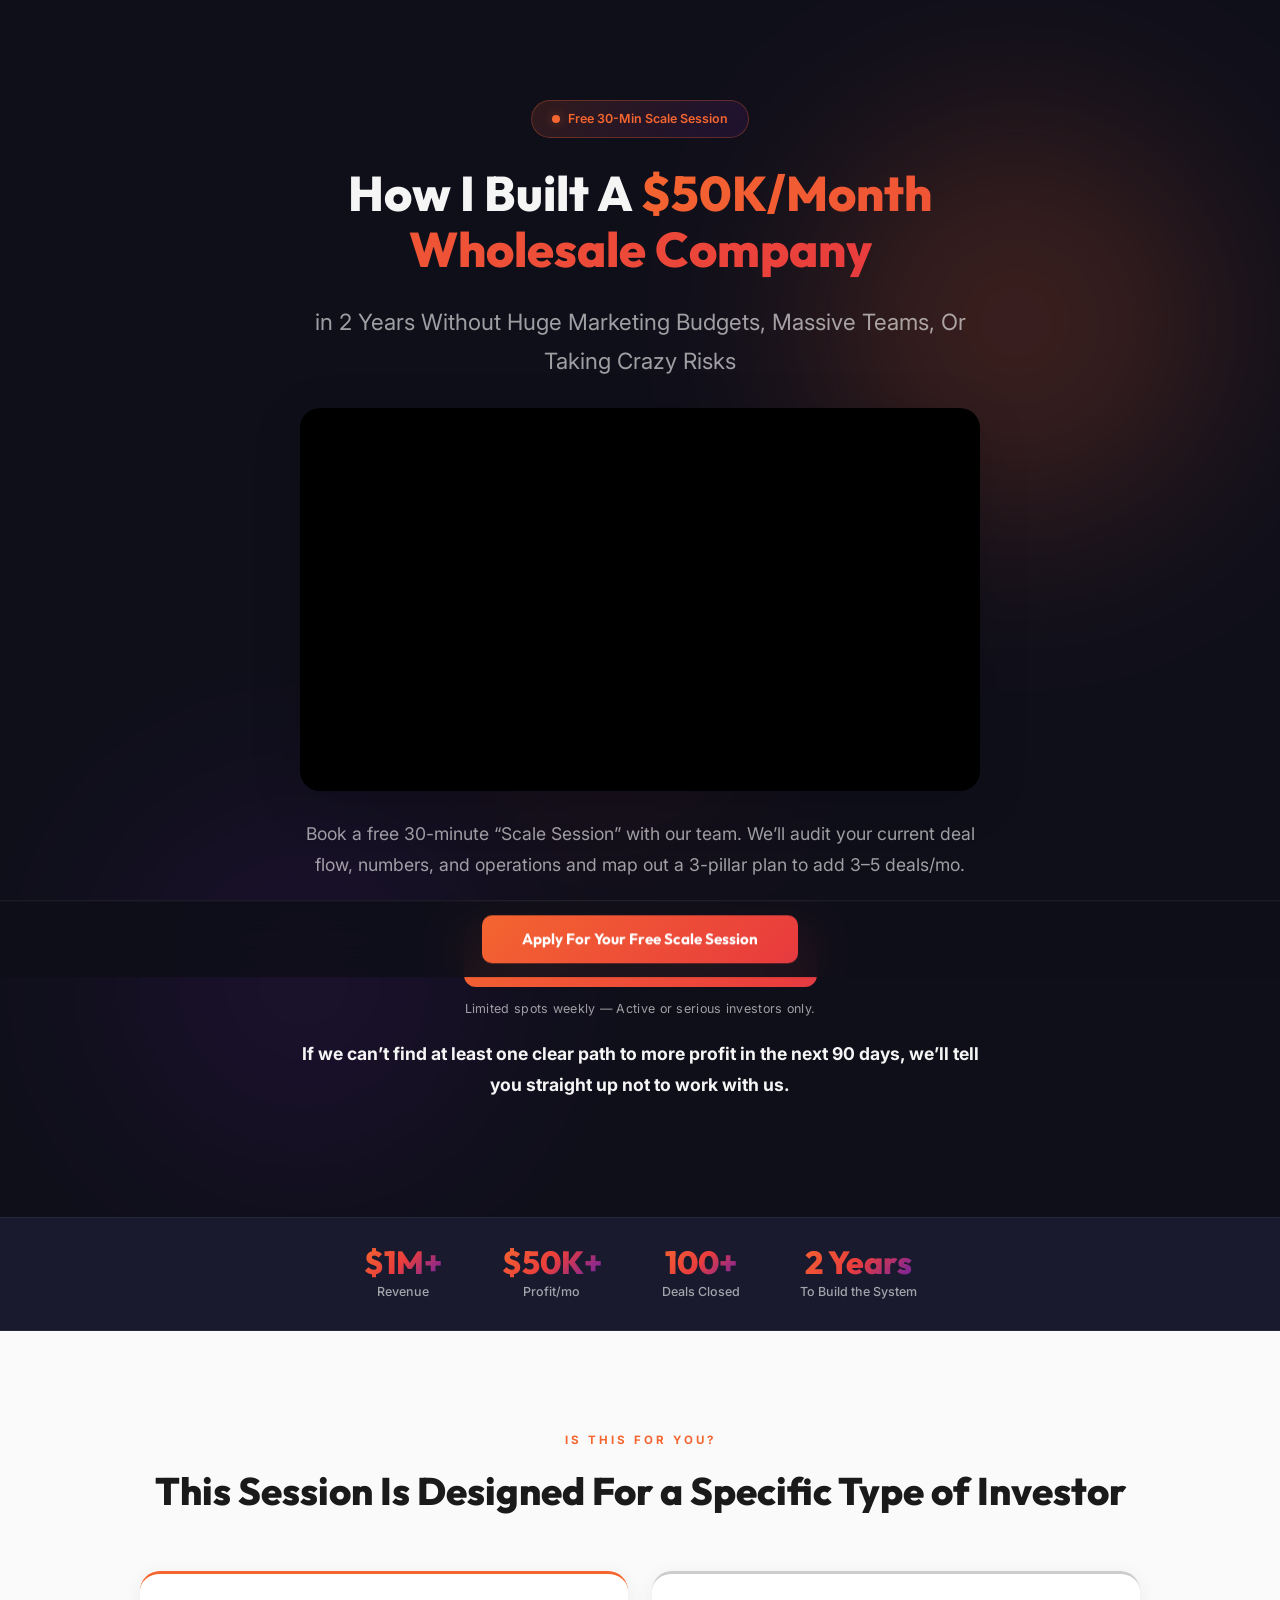
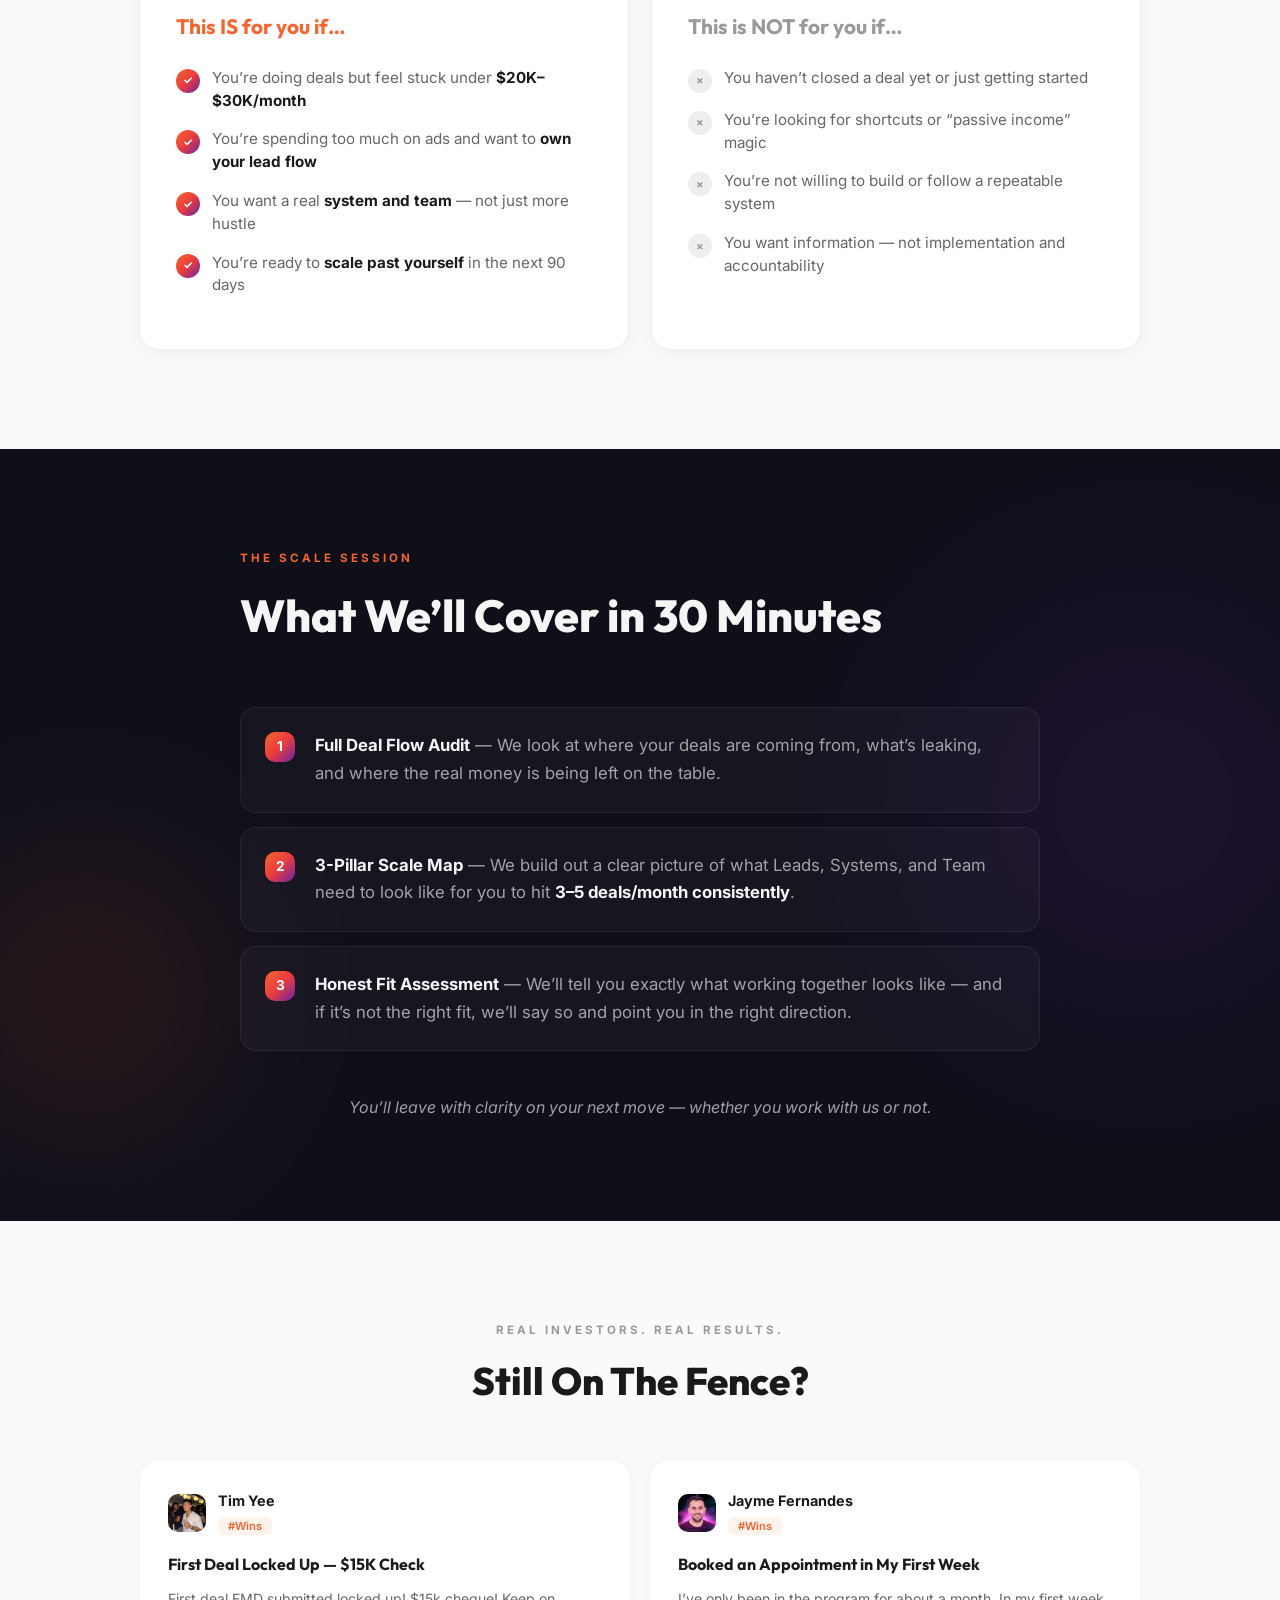
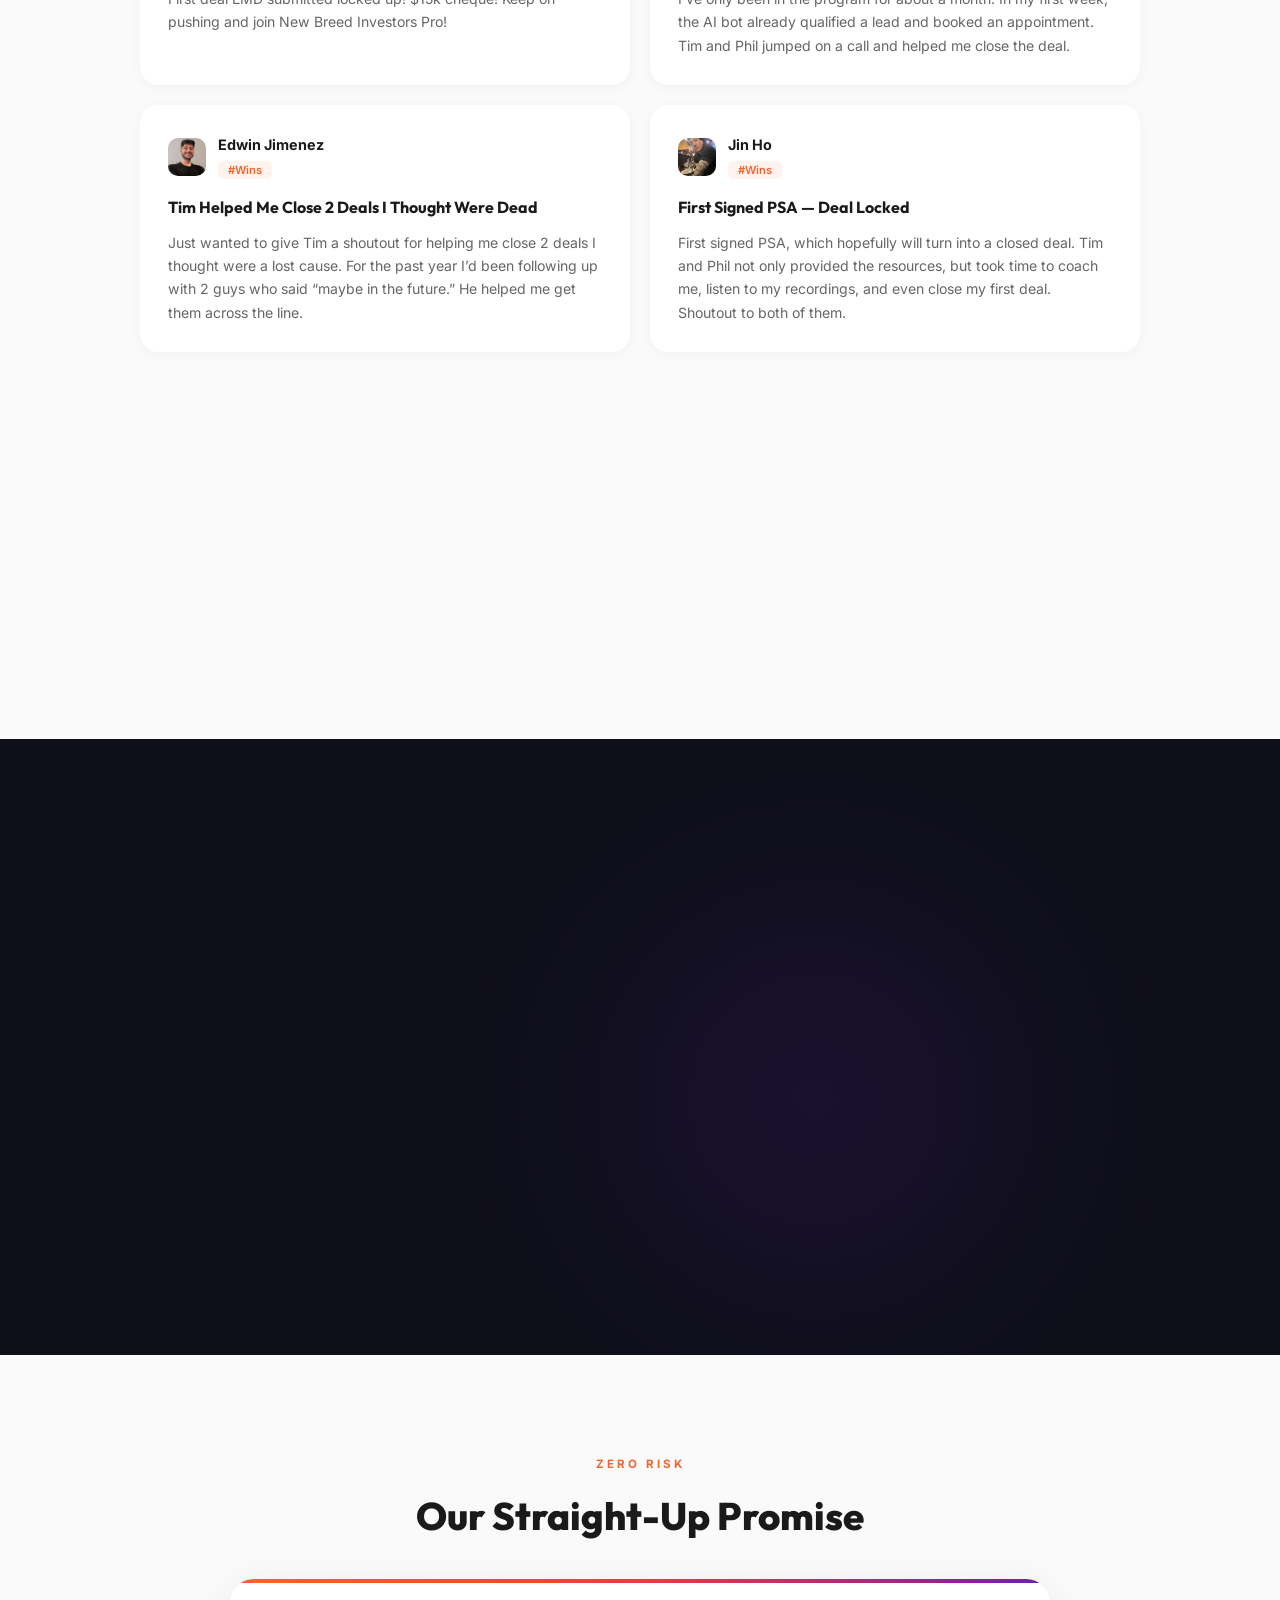
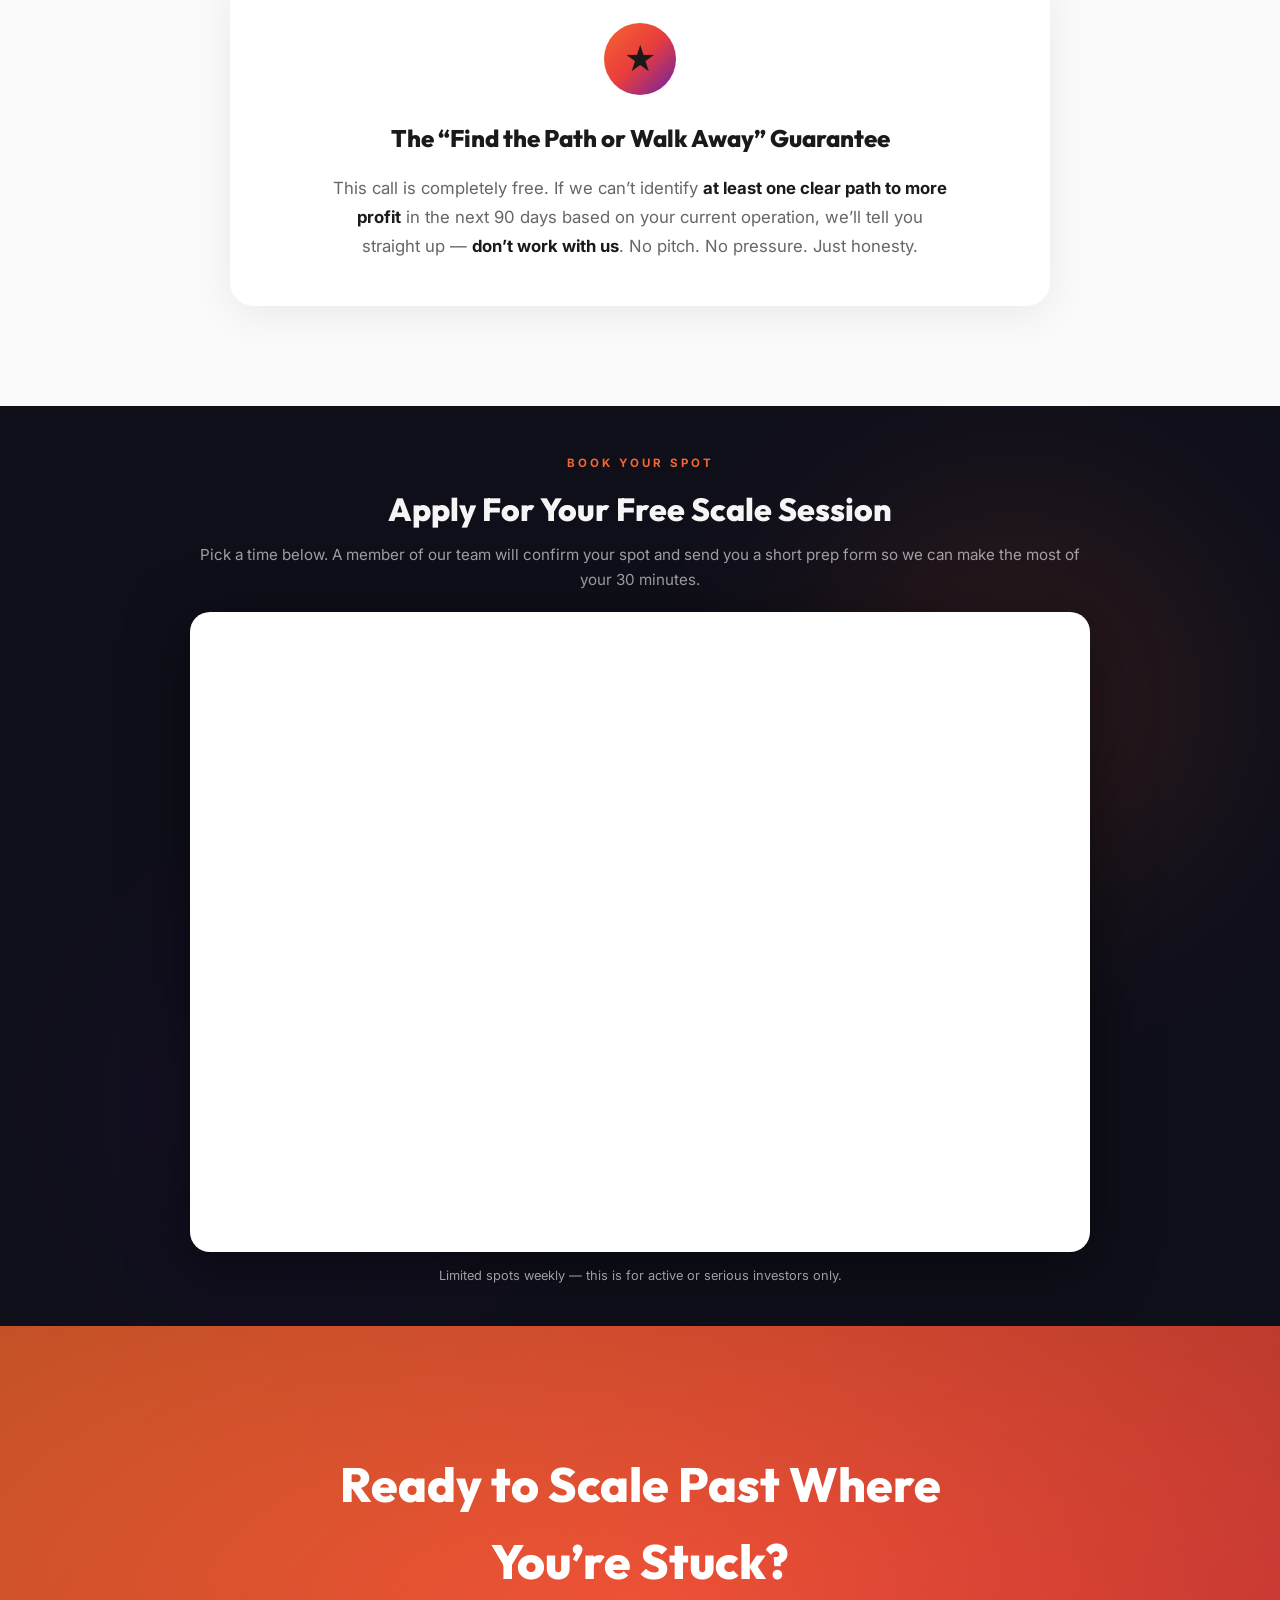
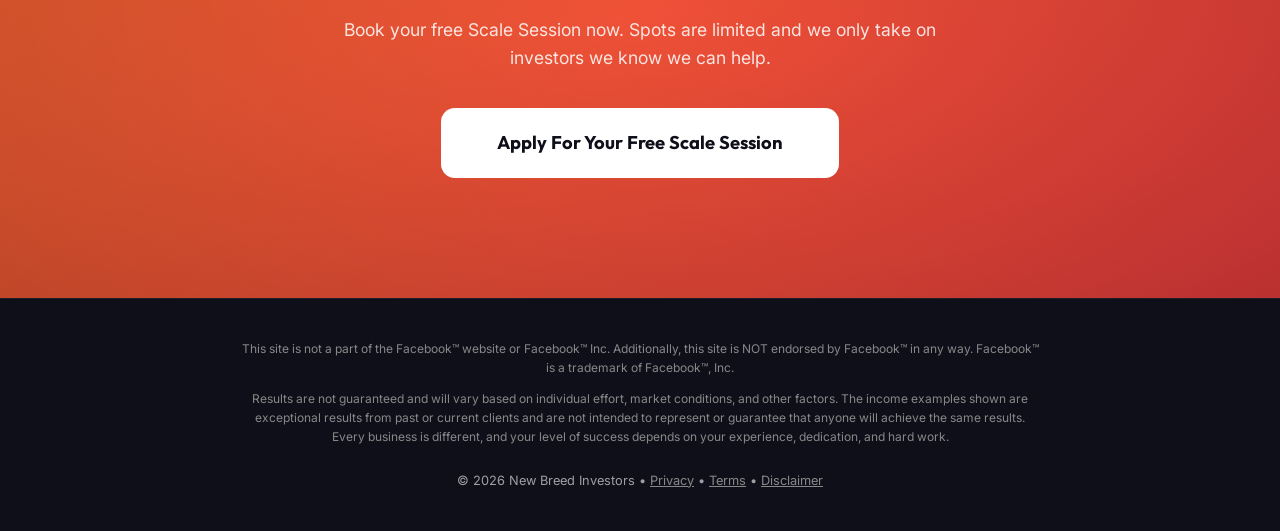
==== index.html @ 184c28bd "Initial setup: start and ws-webinar landing pages consolidated into one repo - start/index.html → ne" ====
<!DOCTYPE html>
<html lang="en">
<head>
<meta charset="UTF-8">
<meta http-equiv="refresh" content="0; url=/start">
<title>New Breed Investors</title>
</head>
<body>
<script>window.location.replace('/start');</script>
</body>
</html>
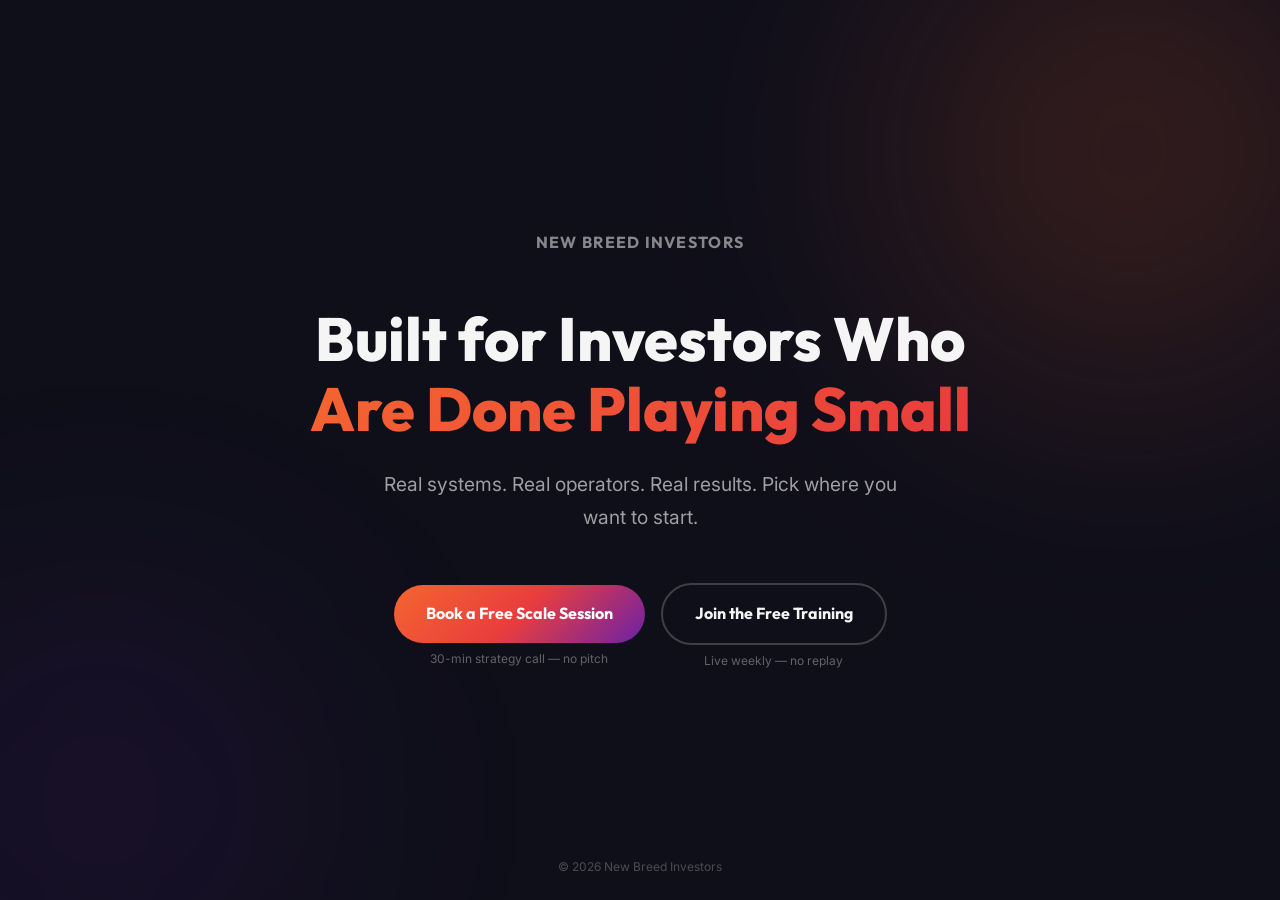
==== commit d05335af: "Replace root redirect with NBI homepage - Dark hero with gradient headline and two CTAs - /start → B" ====
--- a/index.html
+++ b/index.html
@@ -2,10 +2,162 @@
 <html lang="en">
 <head>
 <meta charset="UTF-8">
-<meta http-equiv="refresh" content="0; url=/start">
-<title>New Breed Investors</title>
+<meta name="viewport" content="width=device-width, initial-scale=1.0">
+<title>New Breed Investors | Real Estate Investing Education</title>
+<meta name="description" content="New Breed Investors helps active real estate wholesalers scale to 3-5 deals/month using proven systems, AI tools, and real operator coaching.">
+<link href="https://fonts.googleapis.com/css2?family=Inter:wght@300;400;500;600;700;800&family=Outfit:wght@400;500;600;700;800&display=swap" rel="stylesheet">
+<style>
+*, *::before, *::after { margin: 0; padding: 0; box-sizing: border-box; }
+
+:root {
+  --orange: #f46530;
+  --red: #e93d3d;
+  --purple: #6b21a8;
+  --dark: #0f0f1a;
+  --dark-card: #1a1a2e;
+  --text-white: #f5f5f5;
+  --text-muted: rgba(255,255,255,0.6);
+  --gradient-main: linear-gradient(135deg, #f46530, #e93d3d, #6b21a8);
+}
+
+html { scroll-behavior: smooth; }
+
+body {
+  font-family: 'Inter', sans-serif;
+  background: var(--dark);
+  color: var(--text-white);
+  line-height: 1.6;
+  overflow-x: hidden;
+  min-height: 100vh;
+  display: flex;
+  flex-direction: column;
+  align-items: center;
+  justify-content: center;
+  text-align: center;
+  padding: 40px 24px;
+}
+
+h1, h2, h3 { font-family: 'Outfit', sans-serif; }
+
+.logo {
+  font-family: 'Outfit', sans-serif;
+  font-size: 1rem;
+  font-weight: 700;
+  letter-spacing: 0.08em;
+  text-transform: uppercase;
+  color: rgba(255,255,255,0.5);
+  margin-bottom: 48px;
+}
+
+h1 {
+  font-size: clamp(2.2rem, 5vw, 3.8rem);
+  font-weight: 800;
+  line-height: 1.15;
+  margin-bottom: 24px;
+}
+
+.gradient-text {
+  background: var(--gradient-main);
+  background-size: 200% auto;
+  -webkit-background-clip: text;
+  -webkit-text-fill-color: transparent;
+  background-clip: text;
+}
+
+p.sub {
+  font-size: clamp(1rem, 2vw, 1.2rem);
+  color: var(--text-muted);
+  max-width: 560px;
+  margin: 0 auto 48px;
+  line-height: 1.75;
+}
+
+.cta-group {
+  display: flex;
+  flex-direction: column;
+  gap: 16px;
+  align-items: center;
+}
+
+@media (min-width: 480px) {
+  .cta-group { flex-direction: row; justify-content: center; }
+}
+
+.btn-primary {
+  display: inline-block;
+  padding: 16px 32px;
+  border-radius: 50px;
+  font-family: 'Outfit', sans-serif;
+  font-weight: 700;
+  font-size: 1rem;
+  text-decoration: none;
+  background: var(--gradient-main);
+  color: #fff;
+  transition: opacity 0.2s, transform 0.2s;
+}
+.btn-primary:hover { opacity: 0.88; transform: translateY(-2px); }
+
+.btn-secondary {
+  display: inline-block;
+  padding: 16px 32px;
+  border-radius: 50px;
+  font-family: 'Outfit', sans-serif;
+  font-weight: 700;
+  font-size: 1rem;
+  text-decoration: none;
+  border: 2px solid rgba(255,255,255,0.2);
+  color: var(--text-white);
+  transition: border-color 0.2s, transform 0.2s;
+}
+.btn-secondary:hover { border-color: rgba(255,255,255,0.5); transform: translateY(-2px); }
+
+.btn-label {
+  font-size: 0.75rem;
+  color: rgba(255,255,255,0.35);
+  margin-top: 6px;
+}
+
+.orb {
+  position: fixed;
+  border-radius: 50%;
+  filter: blur(120px);
+  pointer-events: none;
+  z-index: 0;
+}
+.orb-1 { width: 500px; height: 500px; background: rgba(244,101,48,0.15); top: -100px; right: -100px; }
+.orb-2 { width: 400px; height: 400px; background: rgba(107,33,168,0.12); bottom: -100px; left: -100px; }
+
+.content { position: relative; z-index: 1; }
+
+footer {
+  position: fixed;
+  bottom: 24px;
+  font-size: 0.75rem;
+  color: rgba(255,255,255,0.25);
+}
+</style>
 </head>
 <body>
-<script>window.location.replace('/start');</script>
+  <div class="orb orb-1"></div>
+  <div class="orb orb-2"></div>
+
+  <div class="content">
+    <div class="logo">New Breed Investors</div>
+    <h1>Built for Investors Who<br><span class="gradient-text">Are Done Playing Small</span></h1>
+    <p class="sub">Real systems. Real operators. Real results. Pick where you want to start.</p>
+
+    <div class="cta-group">
+      <div>
+        <a href="/start" class="btn-primary">Book a Free Scale Session</a>
+        <p class="btn-label">30-min strategy call — no pitch</p>
+      </div>
+      <div>
+        <a href="/ws-webinar" class="btn-secondary">Join the Free Training</a>
+        <p class="btn-label">Live weekly — no replay</p>
+      </div>
+    </div>
+  </div>
+
+  <footer>&copy; 2026 New Breed Investors</footer>
 </body>
 </html>
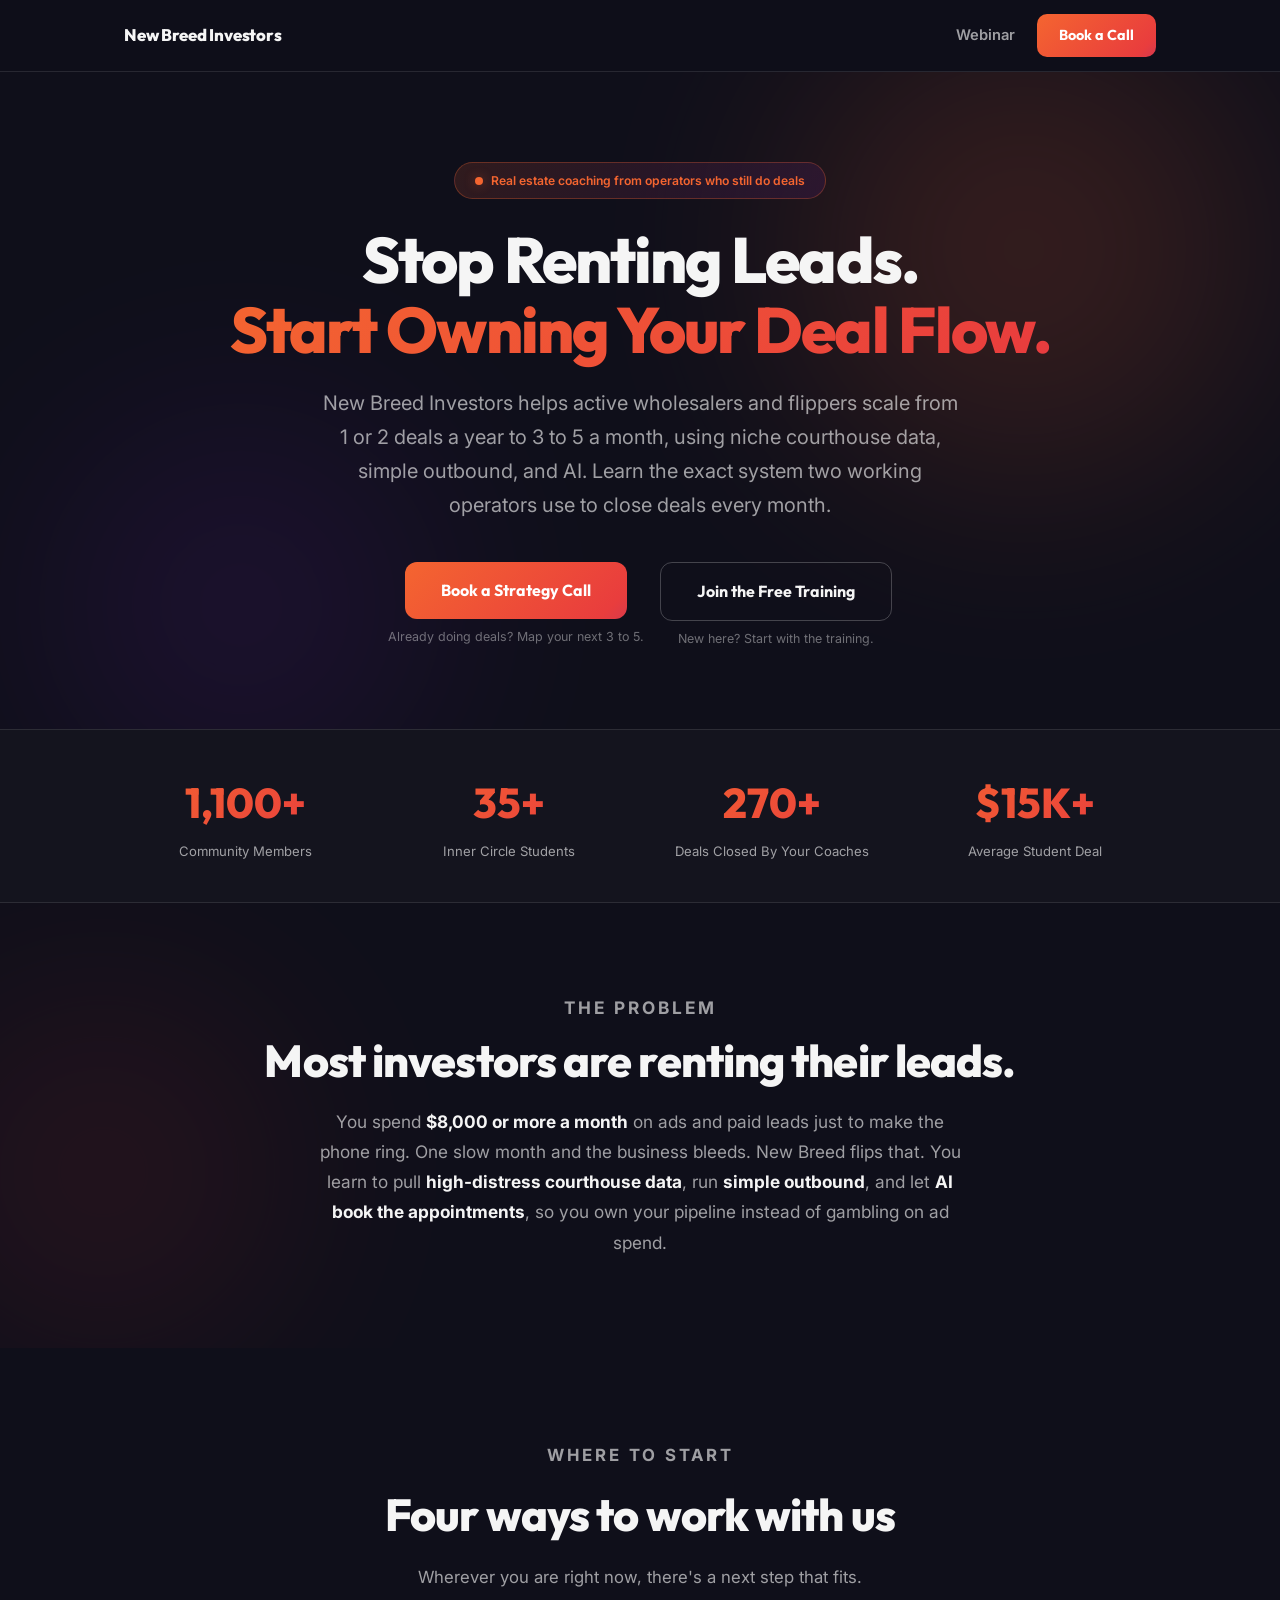
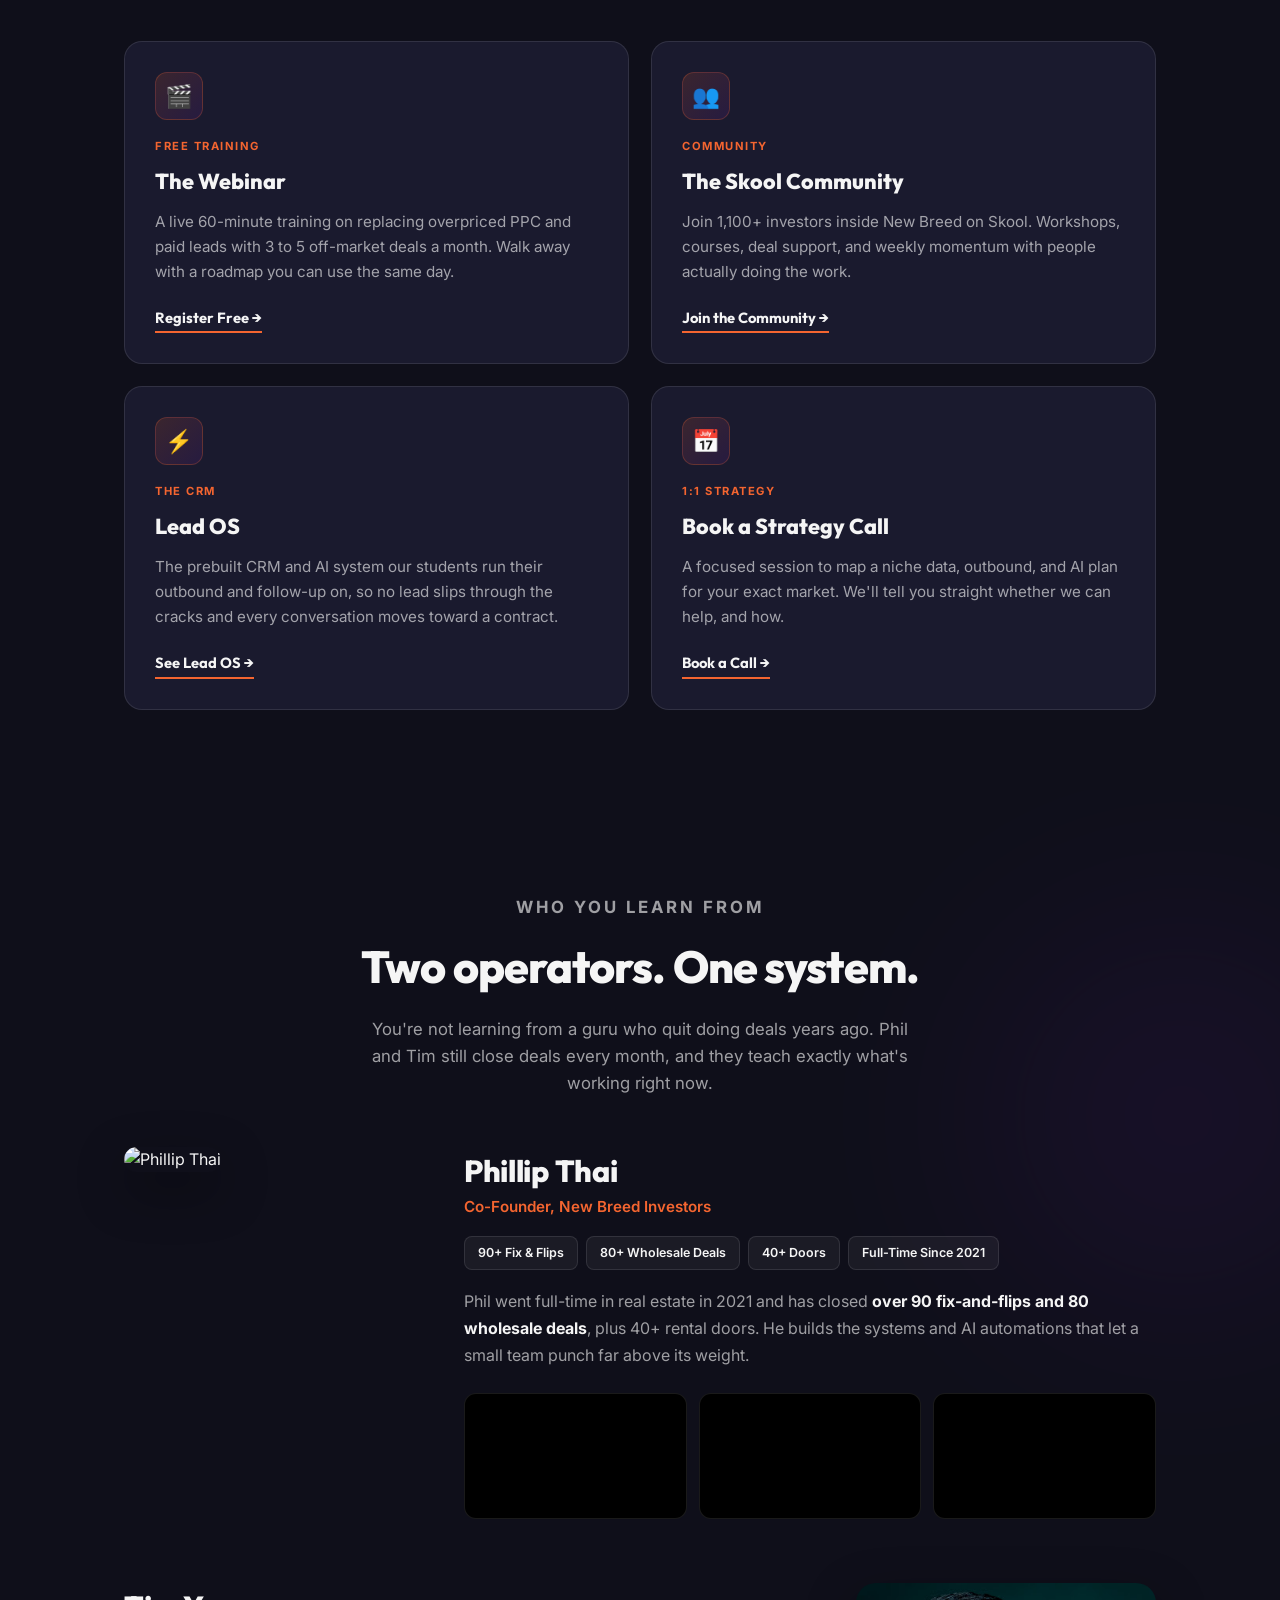
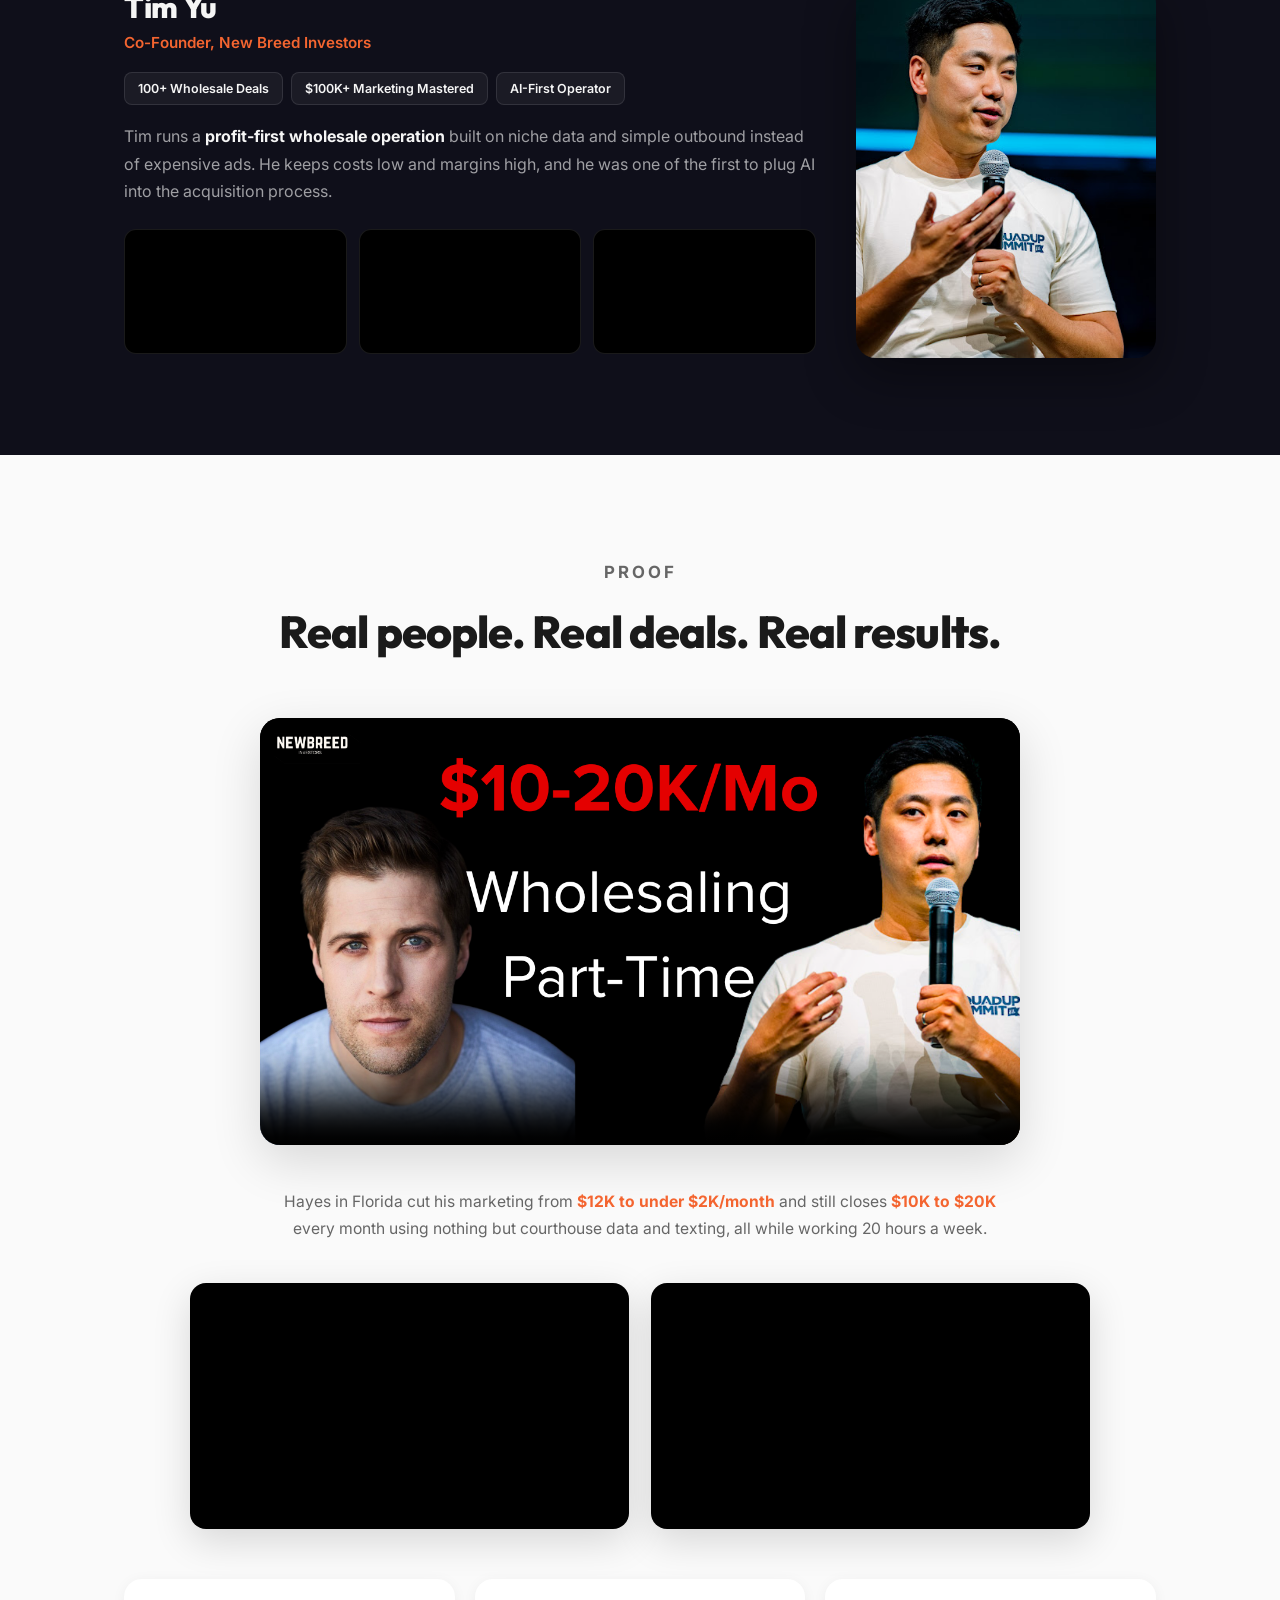
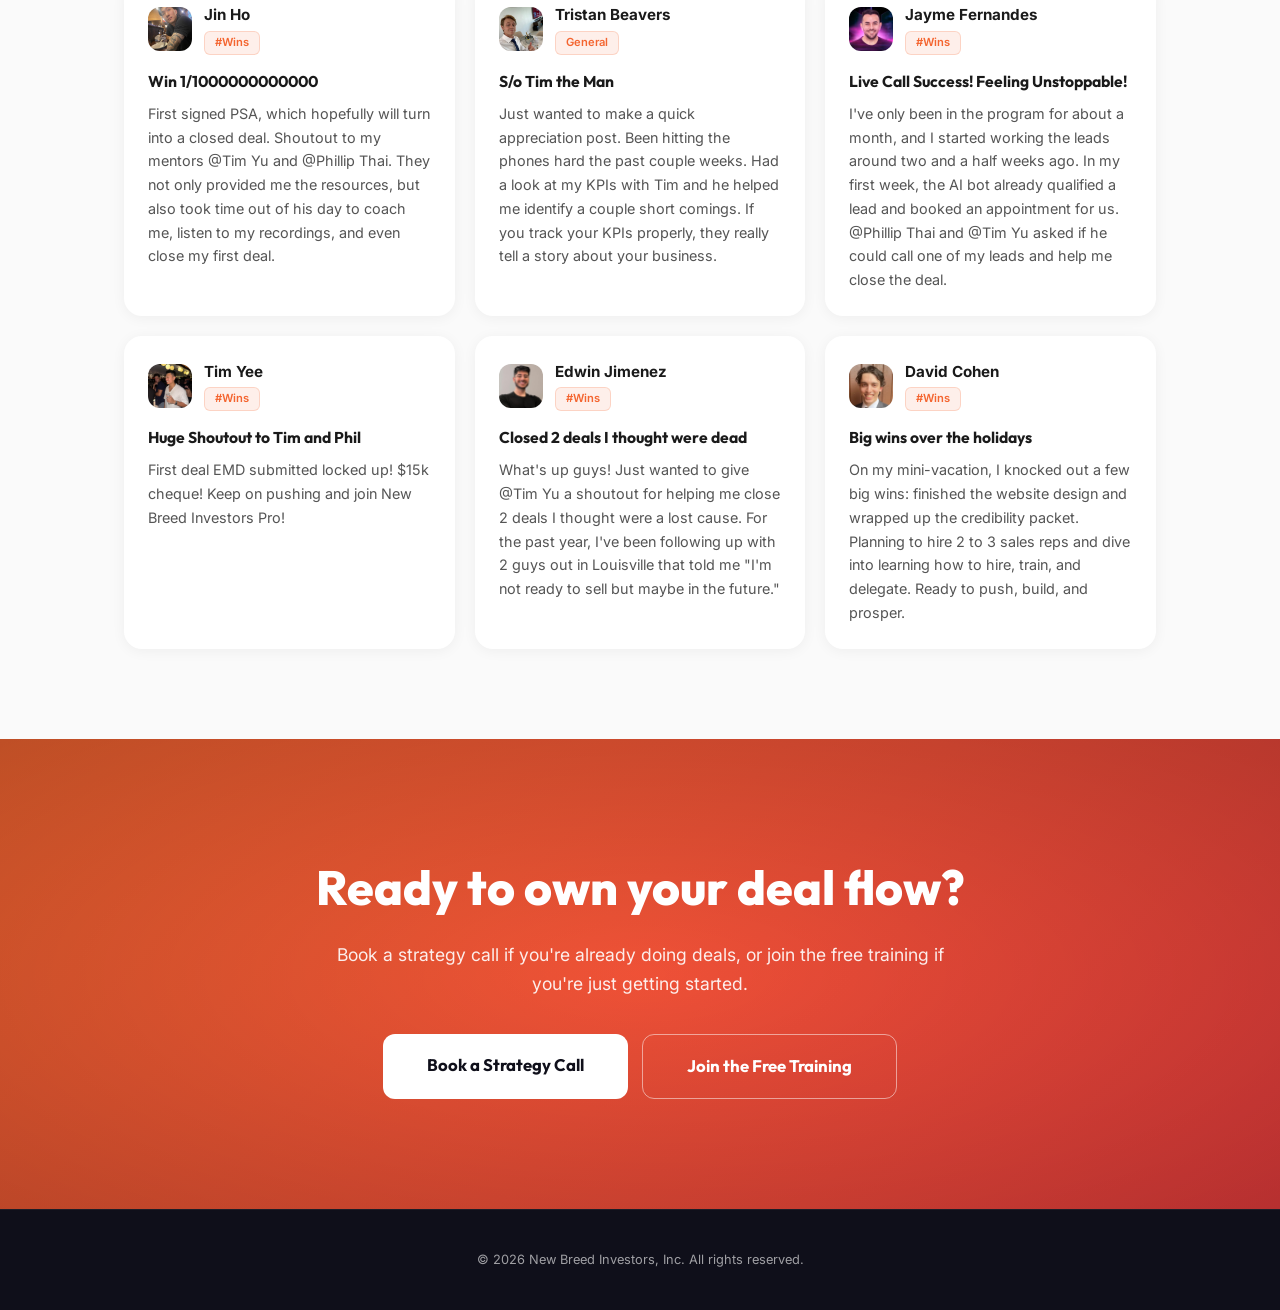
==== commit 4785dc3f: "feat(home): rebuild landing page — credibility-first layout mirroring Curative Investor Full home pa" ====
--- a/index.html
+++ b/index.html
@@ -1,163 +1,434 @@
 <!DOCTYPE html>
 <html lang="en">
 <head>
+    <!-- Google Tag Manager -->
+    <script>(function(w,d,s,l,i){w[l]=w[l]||[];w[l].push({'gtm.start':
+    new Date().getTime(),event:'gtm.js'});var f=d.getElementsByTagName(s)[0],
+    j=d.createElement(s),dl=l!='dataLayer'?'&l='+l:'';j.async=true;j.src=
+    'https://www.googletagmanager.com/gtm.js?id='+i+dl;f.parentNode.insertBefore(j,f);
+    })(window,document,'script','dataLayer','GTM-KGTLBKV6');</script>
+    <!-- End Google Tag Manager -->
+    <!-- Microsoft Clarity -->
+    <script type="text/javascript">
+        (function(c,l,a,r,i,t,y){
+            c[a]=c[a]||function(){(c[a].q=c[a].q||[]).push(arguments)};
+            t=l.createElement(r);t.async=1;t.src="https://www.clarity.ms/tag/"+i;
+            y=l.getElementsByTagName(r)[0];y.parentNode.insertBefore(t,y);
+        })(window, document, "clarity", "script", "x556suj2xr");
+    </script>
+    <!-- End Microsoft Clarity -->
 <meta charset="UTF-8">
 <meta name="viewport" content="width=device-width, initial-scale=1.0">
-<title>New Breed Investors | Real Estate Investing Education</title>
-<meta name="description" content="New Breed Investors helps active real estate wholesalers scale to 3-5 deals/month using proven systems, AI tools, and real operator coaching.">
+<title>New Breed Investors | Scale to 3-5 Deals a Month</title>
+<meta name="description" content="New Breed Investors helps active wholesalers and flippers scale to 3-5 off-market deals a month using niche courthouse data, simple outbound, and AI. Taught by two operators who still close deals every month.">
 <link href="https://fonts.googleapis.com/css2?family=Inter:wght@300;400;500;600;700;800&family=Outfit:wght@400;500;600;700;800&display=swap" rel="stylesheet">
 <style>
 *, *::before, *::after { margin: 0; padding: 0; box-sizing: border-box; }
-
 :root {
-  --orange: #f46530;
-  --red: #e93d3d;
-  --purple: #6b21a8;
-  --dark: #0f0f1a;
-  --dark-card: #1a1a2e;
-  --text-white: #f5f5f5;
-  --text-muted: rgba(255,255,255,0.6);
+  --orange: #f46530; --red: #e93d3d; --purple: #6b21a8; --purple-deep: #4c1d95;
+  --dark: #0f0f1a; --dark-card: #1a1a2e; --dark-lighter: #252540;
+  --text-white: #f5f5f5; --text-muted: rgba(255,255,255,0.6); --text-faint: rgba(255,255,255,0.4);
   --gradient-main: linear-gradient(135deg, #f46530, #e93d3d, #6b21a8);
+  --gradient-subtle: linear-gradient(135deg, rgba(244,101,48,0.15), rgba(107,33,168,0.15));
+  --glow-orange: rgba(244,101,48,0.4); --glow-purple: rgba(107,33,168,0.3);
+  --border: rgba(255,255,255,0.1);
 }
-
 html { scroll-behavior: smooth; }
-
-body {
-  font-family: 'Inter', sans-serif;
-  background: var(--dark);
-  color: var(--text-white);
-  line-height: 1.6;
-  overflow-x: hidden;
-  min-height: 100vh;
-  display: flex;
-  flex-direction: column;
-  align-items: center;
-  justify-content: center;
-  text-align: center;
-  padding: 40px 24px;
+body { font-family: 'Inter', sans-serif; background: var(--dark); color: var(--text-white); line-height: 1.6; overflow-x: hidden; }
+h1, h2, h3, h4 { font-family: 'Outfit', sans-serif; }
+
+@keyframes gradientShift { 0% { background-position: 0% 50%; } 50% { background-position: 100% 50%; } 100% { background-position: 0% 50%; } }
+@keyframes glow { 0%,100% { opacity: 0.5; } 50% { opacity: 1; } }
+@keyframes meshMove { 0% { transform: translate(0,0) scale(1); } 33% { transform: translate(30px,-30px) scale(1.1); } 66% { transform: translate(-20px,20px) scale(0.95); } 100% { transform: translate(0,0) scale(1); } }
+
+.reveal { opacity: 0; transform: translateY(38px); transition: opacity 0.7s cubic-bezier(0.16,1,0.3,1), transform 0.7s cubic-bezier(0.16,1,0.3,1); }
+.reveal.visible { opacity: 1; transform: translateY(0); }
+.reveal-d1 { transition-delay: 0.1s; } .reveal-d2 { transition-delay: 0.2s; } .reveal-d3 { transition-delay: 0.3s; }
+
+.gradient-text { background: var(--gradient-main); background-size: 200% auto; -webkit-background-clip: text; -webkit-text-fill-color: transparent; background-clip: text; animation: gradientShift 5s ease infinite; }
+.eyebrow { font-size: 0.72rem; font-weight: 700; letter-spacing: 3px; text-transform: uppercase; color: var(--orange); }
+.section-inner { max-width: 1080px; margin: 0 auto; padding: 0 24px; position: relative; z-index: 1; }
+
+.mesh-orb { position: absolute; border-radius: 50%; filter: blur(110px); pointer-events: none; z-index: 0; }
+
+/* ---------- NAV ---------- */
+.nav { position: sticky; top: 0; z-index: 100; background: rgba(15,15,26,0.82); backdrop-filter: blur(18px); border-bottom: 1px solid var(--border); }
+.nav-inner { max-width: 1080px; margin: 0 auto; padding: 14px 24px; display: flex; align-items: center; justify-content: space-between; gap: 16px; }
+.nav-logo { font-family: 'Outfit', sans-serif; font-weight: 800; font-size: 1.05rem; letter-spacing: -0.01em; color: var(--text-white); text-decoration: none; }
+.nav-right { display: flex; align-items: center; gap: 22px; }
+.nav-link { color: var(--text-muted); text-decoration: none; font-size: 0.92rem; font-weight: 600; transition: color 0.2s; }
+.nav-link:hover { color: var(--text-white); }
+.nav-cta { padding: 10px 22px; background: var(--gradient-main); background-size: 200% auto; color: #fff; font-family: 'Outfit', sans-serif; font-weight: 700; font-size: 0.9rem; border-radius: 10px; text-decoration: none; transition: transform 0.2s, box-shadow 0.3s, background-position 0.5s; }
+.nav-cta:hover { transform: translateY(-2px); box-shadow: 0 8px 24px var(--glow-orange); background-position: right center; }
+
+/* ---------- BUTTONS ---------- */
+.btn-gradient { display: inline-block; padding: 16px 36px; background: var(--gradient-main); background-size: 200% auto; color: #fff; font-family: 'Outfit', sans-serif; font-weight: 700; font-size: 1rem; border: none; border-radius: 12px; text-decoration: none; cursor: pointer; transition: transform 0.2s, box-shadow 0.3s, background-position 0.5s; }
+.btn-gradient:hover { transform: translateY(-2px); box-shadow: 0 8px 30px var(--glow-orange), 0 4px 15px var(--glow-purple); background-position: right center; }
+.btn-outline { display: inline-block; padding: 16px 36px; background: transparent; color: var(--text-white); font-family: 'Outfit', sans-serif; font-weight: 700; font-size: 1rem; border: 1px solid rgba(255,255,255,0.22); border-radius: 12px; text-decoration: none; transition: border-color 0.2s, transform 0.2s; }
+.btn-outline:hover { border-color: rgba(255,255,255,0.5); transform: translateY(-2px); }
+
+/* ---------- HERO ---------- */
+.hero { position: relative; overflow: hidden; padding: 90px 0 80px; text-align: center; }
+.hero .orb-1 { width: 460px; height: 460px; background: var(--orange); opacity: 0.16; top: -8%; right: 2%; animation: meshMove 12s ease-in-out infinite; }
+.hero .orb-2 { width: 380px; height: 380px; background: var(--purple); opacity: 0.15; bottom: -10%; left: 4%; animation: meshMove 16s ease-in-out infinite reverse; }
+.hero-badge { display: inline-flex; align-items: center; gap: 8px; padding: 8px 20px; background: var(--gradient-subtle); border: 1px solid rgba(244,101,48,0.3); border-radius: 100px; font-size: 0.76rem; font-weight: 600; color: var(--orange); margin-bottom: 26px; }
+.hero-badge .dot { width: 8px; height: 8px; background: var(--orange); border-radius: 50%; animation: glow 2s ease infinite; box-shadow: 0 0 12px var(--glow-orange); }
+.hero h1 { font-size: clamp(2.4rem, 5.4vw, 4rem); font-weight: 800; line-height: 1.08; letter-spacing: -0.03em; margin-bottom: 22px; }
+.hero .sub { font-size: clamp(1.05rem, 2vw, 1.25rem); color: var(--text-muted); max-width: 640px; margin: 0 auto 40px; line-height: 1.7; }
+.hero-cta { display: flex; flex-wrap: wrap; gap: 16px; justify-content: center; align-items: flex-start; }
+.hero-cta .cta-col { display: flex; flex-direction: column; align-items: center; gap: 8px; }
+.hero-cta .micro { font-size: 0.78rem; color: var(--text-faint); }
+
+/* ---------- STATS BAR ---------- */
+.stats { border-top: 1px solid var(--border); border-bottom: 1px solid var(--border); background: rgba(255,255,255,0.02); padding: 40px 0; }
+.stats-grid { display: grid; grid-template-columns: repeat(4, 1fr); gap: 20px; text-align: center; }
+.stat .num { font-family: 'Outfit', sans-serif; font-size: clamp(1.8rem, 3.4vw, 2.6rem); font-weight: 800; }
+.stat .lbl { font-size: 0.82rem; color: var(--text-muted); margin-top: 4px; }
+
+/* ---------- POSITIONING ---------- */
+.position { padding: 90px 0; position: relative; overflow: hidden; text-align: center; }
+.position .orb-1 { width: 360px; height: 360px; background: var(--red); opacity: 0.1; top: 20%; left: -6%; animation: meshMove 14s ease-in-out infinite; }
+.position h2 { font-size: clamp(1.9rem, 3.6vw, 2.8rem); font-weight: 800; letter-spacing: -0.02em; max-width: 780px; margin: 12px auto 20px; line-height: 1.15; }
+.position p { font-size: 1.08rem; color: var(--text-muted); max-width: 660px; margin: 0 auto; line-height: 1.75; }
+.position p strong { color: var(--text-white); }
+
+/* ---------- OFFER CARDS ---------- */
+.offer { padding: 80px 0; }
+.section-head { text-align: center; margin-bottom: 50px; }
+.section-head h2 { font-size: clamp(1.9rem, 3.6vw, 2.8rem); font-weight: 800; letter-spacing: -0.02em; margin-top: 10px; }
+.section-head p { color: var(--text-muted); font-size: 1.05rem; max-width: 560px; margin: 14px auto 0; }
+.offer-grid { display: grid; grid-template-columns: repeat(2, 1fr); gap: 22px; }
+.offer-card { background: var(--dark-card); border: 1px solid var(--border); border-radius: 18px; padding: 30px; display: flex; flex-direction: column; transition: transform 0.3s cubic-bezier(0.16,1,0.3,1), border-color 0.3s; position: relative; overflow: hidden; }
+.offer-card::after { content: ''; position: absolute; top: 0; left: 0; right: 0; height: 3px; background: var(--gradient-main); opacity: 0; transition: opacity 0.3s; }
+.offer-card:hover { transform: translateY(-5px); border-color: rgba(244,101,48,0.3); }
+.offer-card:hover::after { opacity: 1; }
+.offer-icon { width: 48px; height: 48px; border-radius: 12px; background: var(--gradient-subtle); border: 1px solid rgba(244,101,48,0.25); display: flex; align-items: center; justify-content: center; font-size: 1.4rem; margin-bottom: 18px; }
+.offer-tag { font-size: 0.7rem; font-weight: 700; letter-spacing: 1.5px; text-transform: uppercase; color: var(--orange); margin-bottom: 8px; }
+.offer-card h3 { font-size: 1.35rem; font-weight: 800; margin-bottom: 10px; }
+.offer-card p { color: var(--text-muted); font-size: 0.95rem; line-height: 1.65; margin-bottom: 22px; flex-grow: 1; }
+.offer-link { align-self: flex-start; font-family: 'Outfit', sans-serif; font-weight: 700; font-size: 0.92rem; color: var(--text-white); text-decoration: none; border-bottom: 2px solid var(--orange); padding-bottom: 2px; transition: gap 0.2s; }
+.offer-link:hover { color: var(--orange); }
+
+/* ---------- COACHES ---------- */
+.coaches { padding: 90px 0; position: relative; overflow: hidden; }
+.coaches .orb-1 { width: 400px; height: 400px; background: var(--purple); opacity: 0.1; top: 10%; right: -8%; animation: meshMove 15s ease-in-out infinite; }
+.coach { display: grid; grid-template-columns: 300px 1fr; gap: 40px; align-items: start; margin-bottom: 64px; }
+.coach:last-child { margin-bottom: 0; }
+.coach.flip { grid-template-columns: 1fr 300px; }
+.coach.flip .coach-media { order: 2; }
+.coach-photo { width: 100%; aspect-ratio: 4/5; border-radius: 20px; object-fit: cover; box-shadow: 0 18px 50px rgba(0,0,0,0.4); }
+.coach-monogram { width: 100%; aspect-ratio: 4/5; border-radius: 20px; background: linear-gradient(135deg, #1a1a2e, #4c1d95); display: flex; align-items: center; justify-content: center; box-shadow: 0 18px 50px rgba(0,0,0,0.4); position: relative; overflow: hidden; }
+.coach-monogram::before { content: ''; position: absolute; width: 240px; height: 240px; border-radius: 50%; background: var(--orange); opacity: 0.2; filter: blur(70px); top: -30px; right: -30px; }
+.coach-monogram span { font-family: 'Outfit', sans-serif; font-weight: 800; font-size: 4rem; background: var(--gradient-main); -webkit-background-clip: text; -webkit-text-fill-color: transparent; background-clip: text; position: relative; z-index: 1; }
+.coach-name { font-size: 1.9rem; font-weight: 800; letter-spacing: -0.01em; }
+.coach-role { color: var(--orange); font-weight: 600; font-size: 0.95rem; margin-bottom: 16px; }
+.coach-stats { display: flex; flex-wrap: wrap; gap: 8px; margin-bottom: 18px; }
+.coach-stat { font-size: 0.78rem; font-weight: 600; color: var(--text-white); background: rgba(255,255,255,0.05); border: 1px solid var(--border); padding: 6px 13px; border-radius: 8px; }
+.coach-bio { color: var(--text-muted); font-size: 1rem; line-height: 1.7; margin-bottom: 24px; }
+.coach-bio strong { color: var(--text-white); }
+.video-row { display: grid; grid-template-columns: repeat(3, 1fr); gap: 12px; }
+.video-embed { position: relative; aspect-ratio: 16/9; border-radius: 12px; overflow: hidden; border: 1px solid var(--border); background: #000; }
+.video-embed iframe { position: absolute; inset: 0; width: 100%; height: 100%; border: 0; }
+/* Placeholder styling (swap the .video-ph div for an <iframe> once you have real links) */
+.video-ph { position: absolute; inset: 0; display: flex; flex-direction: column; align-items: center; justify-content: center; gap: 8px; background: linear-gradient(135deg, #1a1a2e, #252540); cursor: default; }
+.video-ph .play { width: 42px; height: 42px; border-radius: 50%; background: var(--gradient-main); display: flex; align-items: center; justify-content: center; box-shadow: 0 6px 20px var(--glow-orange); }
+.video-ph .play svg { width: 16px; height: 16px; margin-left: 3px; fill: #fff; }
+.video-ph .lbl { font-size: 0.72rem; color: var(--text-faint); font-weight: 600; }
+
+/* ---------- TESTIMONIALS ---------- */
+.testi { padding: 90px 0; background: #fafafa; color: #1a1a1a; }
+.testi .section-head h2 { color: #1a1a1a; }
+.testi .section-head p { color: #666; }
+.vsl-wrap { max-width: 760px; margin: 0 auto 44px; position: relative; aspect-ratio: 16/9; border-radius: 20px; overflow: hidden; box-shadow: 0 16px 50px rgba(0,0,0,0.14); background: #000; }
+.vsl-wrap video { width: 100%; height: 100%; object-fit: cover; }
+.vsl-cap { text-align: center; max-width: 720px; margin: 18px auto 0; color: #666; font-size: 0.98rem; line-height: 1.7; }
+.vsl-cap .hl { color: var(--orange); font-weight: 700; }
+.testi-grid { display: grid; grid-template-columns: repeat(3, 1fr); gap: 20px; max-width: 1080px; margin: 50px auto 0; }
+.testi-card { background: #fff; border-radius: 18px; padding: 24px; box-shadow: 0 2px 14px rgba(0,0,0,0.05); text-align: left; transition: transform 0.3s cubic-bezier(0.16,1,0.3,1), box-shadow 0.3s; }
+.testi-card:hover { transform: translateY(-5px); box-shadow: 0 14px 40px rgba(0,0,0,0.09); }
+.testi-head { display: flex; align-items: center; gap: 12px; margin-bottom: 14px; }
+.testi-avatar { width: 44px; height: 44px; border-radius: 12px; object-fit: cover; flex-shrink: 0; }
+.testi-name { font-weight: 700; font-size: 0.95rem; color: #1a1a1a; }
+.testi-tag { font-size: 0.7rem; font-weight: 600; color: var(--orange); background: rgba(244,101,48,0.1); border: 1px solid rgba(244,101,48,0.2); padding: 2px 10px; border-radius: 6px; display: inline-block; margin-top: 3px; }
+.testi-title { font-family: 'Outfit', sans-serif; font-weight: 700; font-size: 0.98rem; color: #1a1a1a; margin-bottom: 8px; }
+.testi-body { font-size: 0.9rem; color: #555; line-height: 1.65; }
+.video-testi-row { display: grid; grid-template-columns: 1fr 1fr; gap: 22px; max-width: 900px; margin: 40px auto 0; }
+.video-testi { position: relative; aspect-ratio: 16/9; border-radius: 16px; overflow: hidden; box-shadow: 0 12px 38px rgba(0,0,0,0.14); background: #000; }
+.video-testi iframe { position: absolute; inset: 0; width: 100%; height: 100%; border: 0; }
+
+/* ---------- FINAL CTA ---------- */
+.final { padding: 110px 24px; text-align: center; position: relative; overflow: hidden; background: var(--gradient-main); background-size: 200% 200%; animation: gradientShift 6s ease infinite; }
+.final::before { content: ''; position: absolute; inset: 0; background: radial-gradient(ellipse at center, transparent 0%, rgba(0,0,0,0.22) 100%); }
+.final-inner { position: relative; z-index: 1; max-width: 660px; margin: 0 auto; }
+.final h2 { font-size: clamp(2rem, 4vw, 3rem); font-weight: 800; color: #fff; margin-bottom: 16px; }
+.final p { color: rgba(255,255,255,0.9); font-size: 1.1rem; margin-bottom: 36px; }
+.final .btn-white { display: inline-block; padding: 18px 44px; background: #fff; color: var(--dark); font-family: 'Outfit', sans-serif; font-weight: 700; font-size: 1.05rem; border-radius: 12px; text-decoration: none; transition: transform 0.2s, box-shadow 0.3s; }
+.final .btn-white:hover { transform: translateY(-3px); box-shadow: 0 12px 40px rgba(0,0,0,0.2); }
+.final .btn-ghost { display: inline-block; padding: 18px 44px; background: transparent; color: #fff; font-family: 'Outfit', sans-serif; font-weight: 700; font-size: 1.05rem; border: 1px solid rgba(255,255,255,0.5); border-radius: 12px; text-decoration: none; transition: background 0.2s; }
+.final .btn-ghost:hover { background: rgba(255,255,255,0.12); }
+.final-cta-row { display: flex; flex-wrap: wrap; gap: 14px; justify-content: center; }
+
+/* ---------- FOOTER ---------- */
+.footer { background: var(--dark); text-align: center; padding: 40px 24px; border-top: 1px solid rgba(255,255,255,0.06); font-size: 0.8rem; color: var(--text-muted); }
+
+/* ---------- RESPONSIVE ---------- */
+@media (max-width: 860px) {
+  .stats-grid { grid-template-columns: repeat(2, 1fr); gap: 28px 20px; }
+  .offer-grid { grid-template-columns: 1fr; }
+  .testi-grid { grid-template-columns: 1fr; }
+  .coach, .coach.flip { grid-template-columns: 1fr; gap: 24px; }
+  .coach.flip .coach-media { order: 0; }
+  .coach-media { max-width: 300px; }
 }
-
-h1, h2, h3 { font-family: 'Outfit', sans-serif; }
-
-.logo {
-  font-family: 'Outfit', sans-serif;
-  font-size: 1rem;
-  font-weight: 700;
-  letter-spacing: 0.08em;
-  text-transform: uppercase;
-  color: rgba(255,255,255,0.5);
-  margin-bottom: 48px;
-}
-
-h1 {
-  font-size: clamp(2.2rem, 5vw, 3.8rem);
-  font-weight: 800;
-  line-height: 1.15;
-  margin-bottom: 24px;
-}
-
-.gradient-text {
-  background: var(--gradient-main);
-  background-size: 200% auto;
-  -webkit-background-clip: text;
-  -webkit-text-fill-color: transparent;
-  background-clip: text;
-}
-
-p.sub {
-  font-size: clamp(1rem, 2vw, 1.2rem);
-  color: var(--text-muted);
-  max-width: 560px;
-  margin: 0 auto 48px;
-  line-height: 1.75;
-}
-
-.cta-group {
-  display: flex;
-  flex-direction: column;
-  gap: 16px;
-  align-items: center;
-}
-
-@media (min-width: 480px) {
-  .cta-group { flex-direction: row; justify-content: center; }
-}
-
-.btn-primary {
-  display: inline-block;
-  padding: 16px 32px;
-  border-radius: 50px;
-  font-family: 'Outfit', sans-serif;
-  font-weight: 700;
-  font-size: 1rem;
-  text-decoration: none;
-  background: var(--gradient-main);
-  color: #fff;
-  transition: opacity 0.2s, transform 0.2s;
-}
-.btn-primary:hover { opacity: 0.88; transform: translateY(-2px); }
-
-.btn-secondary {
-  display: inline-block;
-  padding: 16px 32px;
-  border-radius: 50px;
-  font-family: 'Outfit', sans-serif;
-  font-weight: 700;
-  font-size: 1rem;
-  text-decoration: none;
-  border: 2px solid rgba(255,255,255,0.2);
-  color: var(--text-white);
-  transition: border-color 0.2s, transform 0.2s;
-}
-.btn-secondary:hover { border-color: rgba(255,255,255,0.5); transform: translateY(-2px); }
-
-.btn-label {
-  font-size: 0.75rem;
-  color: rgba(255,255,255,0.35);
-  margin-top: 6px;
-}
-
-.orb {
-  position: fixed;
-  border-radius: 50%;
-  filter: blur(120px);
-  pointer-events: none;
-  z-index: 0;
-}
-.orb-1 { width: 500px; height: 500px; background: rgba(244,101,48,0.15); top: -100px; right: -100px; }
-.orb-2 { width: 400px; height: 400px; background: rgba(107,33,168,0.12); bottom: -100px; left: -100px; }
-
-.content { position: relative; z-index: 1; }
-
-footer {
-  position: fixed;
-  bottom: 24px;
-  font-size: 0.75rem;
-  color: rgba(255,255,255,0.25);
+@media (max-width: 640px) {
+  .nav-right { gap: 14px; }
+  .nav-link { display: none; }
+  .video-row { grid-template-columns: 1fr 1fr; }
 }
 </style>
 </head>
 <body>
-  <div class="orb orb-1"></div>
-  <div class="orb orb-2"></div>
-
-  <div class="content">
-    <div class="logo">New Breed Investors</div>
-    <h1>Built for Investors Who<br><span class="gradient-text">Are Done Playing Small</span></h1>
-    <p class="sub">Real systems. Real operators. Real results. Pick where you want to start.</p>
-
-    <div class="cta-group">
-      <div>
-        <a href="/start" class="btn-primary">Book a Free Scale Session</a>
-        <p class="btn-label">30-min strategy call — no pitch</p>
-      </div>
-      <div>
-        <a href="/ws-webinar" class="btn-secondary">Join the Free Training</a>
-        <p class="btn-label">Live weekly — no replay</p>
-      </div>
-    </div>
-  </div>
-
-  <footer>&copy; 2026 New Breed Investors</footer>
+    <!-- Google Tag Manager (noscript) -->
+    <noscript><iframe src="https://www.googletagmanager.com/ns.html?id=GTM-KGTLBKV6"
+    height="0" width="0" style="display:none;visibility:hidden"></iframe></noscript>
+    <!-- End Google Tag Manager (noscript) -->
+
+<!-- ================= NAV ================= -->
+<nav class="nav">
+  <div class="nav-inner">
+    <a href="/" class="nav-logo">New Breed Investors</a>
+    <div class="nav-right">
+      <a href="/ws-webinar" class="nav-link">Webinar</a>
+      <a href="/start" class="nav-cta">Book a Call</a>
+    </div>
+  </div>
+</nav>
+
+<!-- ================= HERO ================= -->
+<section class="hero">
+  <div class="mesh-orb orb-1"></div>
+  <div class="mesh-orb orb-2"></div>
+  <div class="section-inner">
+    <div class="hero-badge"><span class="dot"></span> Real estate coaching from operators who still do deals</div>
+    <h1>Stop Renting Leads.<br><span class="gradient-text">Start Owning Your Deal Flow.</span></h1>
+    <p class="sub">New Breed Investors helps active wholesalers and flippers scale from 1 or 2 deals a year to 3 to 5 a month, using niche courthouse data, simple outbound, and AI. Learn the exact system two working operators use to close deals every month.</p>
+    <div class="hero-cta">
+      <div class="cta-col">
+        <a href="/start" class="btn-gradient">Book a Strategy Call</a>
+        <span class="micro">Already doing deals? Map your next 3 to 5.</span>
+      </div>
+      <div class="cta-col">
+        <a href="/ws-webinar" class="btn-outline">Join the Free Training</a>
+        <span class="micro">New here? Start with the training.</span>
+      </div>
+    </div>
+  </div>
+</section>
+
+<!-- ================= STATS BAR ================= -->
+<section class="stats">
+  <div class="section-inner">
+    <div class="stats-grid">
+      <div class="stat reveal"><div class="num gradient-text">1,100+</div><div class="lbl">Community Members</div></div>
+      <div class="stat reveal reveal-d1"><div class="num gradient-text">35+</div><div class="lbl">Inner Circle Students</div></div>
+      <div class="stat reveal reveal-d2"><div class="num gradient-text">270+</div><div class="lbl">Deals Closed By Your Coaches</div></div>
+      <div class="stat reveal reveal-d3"><div class="num gradient-text">$15K+</div><div class="lbl">Average Student Deal</div></div>
+    </div>
+  </div>
+</section>
+
+<!-- ================= POSITIONING ================= -->
+<section class="position">
+  <div class="mesh-orb orb-1"></div>
+  <div class="section-inner">
+    <p class="eyebrow reveal">The Problem</p>
+    <h2 class="reveal">Most investors are renting their leads.</h2>
+    <p class="reveal reveal-d1">You spend <strong>$8,000 or more a month</strong> on ads and paid leads just to make the phone ring. One slow month and the business bleeds. New Breed flips that. You learn to pull <strong>high-distress courthouse data</strong>, run <strong>simple outbound</strong>, and let <strong>AI book the appointments</strong>, so you own your pipeline instead of gambling on ad spend.</p>
+  </div>
+</section>
+
+<!-- ================= WHAT WE OFFER ================= -->
+<section class="offer" id="offer">
+  <div class="section-inner">
+    <div class="section-head reveal">
+      <p class="eyebrow">Where To Start</p>
+      <h2>Four ways to work with us</h2>
+      <p>Wherever you are right now, there's a next step that fits.</p>
+    </div>
+    <div class="offer-grid">
+
+      <div class="offer-card reveal">
+        <div class="offer-icon">&#127916;</div>
+        <div class="offer-tag">Free Training</div>
+        <h3>The Webinar</h3>
+        <p>A live 60-minute training on replacing overpriced PPC and paid leads with 3 to 5 off-market deals a month. Walk away with a roadmap you can use the same day.</p>
+        <a href="/ws-webinar" class="offer-link">Register Free &rarr;</a>
+      </div>
+
+      <div class="offer-card reveal reveal-d1" id="community">
+        <div class="offer-icon">&#128101;</div>
+        <div class="offer-tag">Community</div>
+        <h3>The Skool Community</h3>
+        <p>Join 1,100+ investors inside New Breed on Skool. Workshops, courses, deal support, and weekly momentum with people actually doing the work.</p>
+        <a href="https://www.skool.com/newbreed" target="_blank" rel="noopener" class="offer-link">Join the Community &rarr;</a>
+      </div>
+
+      <div class="offer-card reveal" id="crm">
+        <div class="offer-icon">&#9889;</div>
+        <div class="offer-tag">The CRM</div>
+        <h3>Lead OS</h3>
+        <p>The prebuilt CRM and AI system our students run their outbound and follow-up on, so no lead slips through the cracks and every conversation moves toward a contract.</p>
+        <a href="https://crmleados.com/" target="_blank" rel="noopener" class="offer-link">See Lead OS &rarr;</a>
+      </div>
+
+      <div class="offer-card reveal reveal-d1">
+        <div class="offer-icon">&#128197;</div>
+        <div class="offer-tag">1:1 Strategy</div>
+        <h3>Book a Strategy Call</h3>
+        <p>A focused session to map a niche data, outbound, and AI plan for your exact market. We'll tell you straight whether we can help, and how.</p>
+        <a href="/start" class="offer-link">Book a Call &rarr;</a>
+      </div>
+
+    </div>
+  </div>
+</section>
+
+<!-- ================= THE COACHES ================= -->
+<section class="coaches">
+  <div class="mesh-orb orb-1"></div>
+  <div class="section-inner">
+    <div class="section-head reveal">
+      <p class="eyebrow">Who You Learn From</p>
+      <h2>Two operators. One system.</h2>
+      <p>You're not learning from a guru who quit doing deals years ago. Phil and Tim still close deals every month, and they teach exactly what's working right now.</p>
+    </div>
+
+    <!-- Coach: Phil -->
+    <div class="coach reveal">
+      <div class="coach-media">
+        <img class="coach-photo" src="images/phillip-thai-headshot.jpg" alt="Phillip Thai">
+      </div>
+      <div class="coach-body">
+        <h3 class="coach-name">Phillip Thai</h3>
+        <div class="coach-role">Co-Founder, New Breed Investors</div>
+        <div class="coach-stats">
+          <span class="coach-stat">90+ Fix &amp; Flips</span>
+          <span class="coach-stat">80+ Wholesale Deals</span>
+          <span class="coach-stat">40+ Doors</span>
+          <span class="coach-stat">Full-Time Since 2021</span>
+        </div>
+        <p class="coach-bio">Phil went full-time in real estate in 2021 and has closed <strong>over 90 fix-and-flips and 80 wholesale deals</strong>, plus 40+ rental doors. He builds the systems and AI automations that let a small team punch far above its weight.</p>
+        <div class="video-row">
+          <div class="video-embed"><iframe src="https://www.youtube.com/embed/SUq5YL0lFTc" title="Phillip Thai" loading="lazy" allow="accelerometer; autoplay; clipboard-write; encrypted-media; gyroscope; picture-in-picture; web-share" referrerpolicy="strict-origin-when-cross-origin" allowfullscreen></iframe></div>
+          <div class="video-embed"><iframe src="https://www.youtube.com/embed/8DSDAkKYd6Y" title="Phillip Thai" loading="lazy" allow="accelerometer; autoplay; clipboard-write; encrypted-media; gyroscope; picture-in-picture; web-share" referrerpolicy="strict-origin-when-cross-origin" allowfullscreen></iframe></div>
+          <div class="video-embed"><iframe src="https://www.youtube.com/embed/-6UKCqyqF-0" title="Phillip Thai" loading="lazy" allow="accelerometer; autoplay; clipboard-write; encrypted-media; gyroscope; picture-in-picture; web-share" referrerpolicy="strict-origin-when-cross-origin" allowfullscreen></iframe></div>
+        </div>
+      </div>
+    </div>
+
+    <!-- Coach: Tim -->
+    <div class="coach flip reveal">
+      <div class="coach-media">
+        <img class="coach-photo" src="images/tim-speaking.jpg" alt="Tim Yu speaking on stage">
+      </div>
+      <div class="coach-body">
+        <h3 class="coach-name">Tim Yu</h3>
+        <div class="coach-role">Co-Founder, New Breed Investors</div>
+        <div class="coach-stats">
+          <span class="coach-stat">100+ Wholesale Deals</span>
+          <span class="coach-stat">$100K+ Marketing Mastered</span>
+          <span class="coach-stat">AI-First Operator</span>
+        </div>
+        <p class="coach-bio">Tim runs a <strong>profit-first wholesale operation</strong> built on niche data and simple outbound instead of expensive ads. He keeps costs low and margins high, and he was one of the first to plug AI into the acquisition process.</p>
+        <div class="video-row">
+          <div class="video-embed"><iframe src="https://www.youtube.com/embed/6GEPqV0K4a8" title="Tim Yu" loading="lazy" allow="accelerometer; autoplay; clipboard-write; encrypted-media; gyroscope; picture-in-picture; web-share" referrerpolicy="strict-origin-when-cross-origin" allowfullscreen></iframe></div>
+          <div class="video-embed"><iframe src="https://www.youtube.com/embed/nBU9oWDLsPU" title="Tim Yu" loading="lazy" allow="accelerometer; autoplay; clipboard-write; encrypted-media; gyroscope; picture-in-picture; web-share" referrerpolicy="strict-origin-when-cross-origin" allowfullscreen></iframe></div>
+          <div class="video-embed"><iframe src="https://www.youtube.com/embed/Jo-ORgkK2Yw" title="Tim Yu" loading="lazy" allow="accelerometer; autoplay; clipboard-write; encrypted-media; gyroscope; picture-in-picture; web-share" referrerpolicy="strict-origin-when-cross-origin" allowfullscreen></iframe></div>
+        </div>
+      </div>
+    </div>
+
+  </div>
+</section>
+
+<!-- ================= TESTIMONIALS ================= -->
+<section class="testi">
+  <div class="section-inner">
+    <div class="section-head reveal">
+      <p class="eyebrow">Proof</p>
+      <h2>Real people. Real deals. Real results.</h2>
+    </div>
+
+    <div class="vsl-wrap reveal">
+      <video controls playsinline preload="metadata" poster="images/hayes-tim-vsl-thumbnail.png">
+        <source src="https://assets.cdn.filesafe.space/DtZlCxzIoAvbNURI3XeL/media/6956bc39b831c483da881132.mp4" type="video/mp4">
+        Your browser does not support the video tag.
+      </video>
+    </div>
+    <p class="vsl-cap reveal">Hayes in Florida cut his marketing from <span class="hl">$12K to under $2K/month</span> and still closes <span class="hl">$10K to $20K</span> every month using nothing but courthouse data and texting, all while working 20 hours a week.</p>
+
+    <div class="video-testi-row reveal">
+      <div class="video-testi"><iframe src="https://www.youtube.com/embed/fOqGdadf8go" title="New Breed Investors student win" loading="lazy" allow="accelerometer; autoplay; clipboard-write; encrypted-media; gyroscope; picture-in-picture; web-share" referrerpolicy="strict-origin-when-cross-origin" allowfullscreen></iframe></div>
+      <div class="video-testi"><iframe src="https://www.youtube.com/embed/XvkBxISvxKQ" title="New Breed Investors student win" loading="lazy" allow="accelerometer; autoplay; clipboard-write; encrypted-media; gyroscope; picture-in-picture; web-share" referrerpolicy="strict-origin-when-cross-origin" allowfullscreen></iframe></div>
+    </div>
+
+    <div class="testi-grid">
+      <div class="testi-card reveal">
+        <div class="testi-head"><img class="testi-avatar" src="images/jin-ho.jpg" alt="Jin Ho"><div><div class="testi-name">Jin Ho</div><span class="testi-tag">#Wins</span></div></div>
+        <div class="testi-title">Win 1/1000000000000</div>
+        <div class="testi-body">First signed PSA, which hopefully will turn into a closed deal. Shoutout to my mentors @Tim Yu and @Phillip Thai. They not only provided me the resources, but also took time out of his day to coach me, listen to my recordings, and even close my first deal.</div>
+      </div>
+      <div class="testi-card reveal reveal-d1">
+        <div class="testi-head"><img class="testi-avatar" src="images/tristan-beavers.jpg" alt="Tristan Beavers"><div><div class="testi-name">Tristan Beavers</div><span class="testi-tag">General</span></div></div>
+        <div class="testi-title">S/o Tim the Man</div>
+        <div class="testi-body">Just wanted to make a quick appreciation post. Been hitting the phones hard the past couple weeks. Had a look at my KPIs with Tim and he helped me identify a couple short comings. If you track your KPIs properly, they really tell a story about your business.</div>
+      </div>
+      <div class="testi-card reveal reveal-d2">
+        <div class="testi-head"><img class="testi-avatar" src="images/jayme-fernandes.jpg" alt="Jayme Fernandes"><div><div class="testi-name">Jayme Fernandes</div><span class="testi-tag">#Wins</span></div></div>
+        <div class="testi-title">Live Call Success! Feeling Unstoppable!</div>
+        <div class="testi-body">I've only been in the program for about a month, and I started working the leads around two and a half weeks ago. In my first week, the AI bot already qualified a lead and booked an appointment for us. @Phillip Thai and @Tim Yu asked if he could call one of my leads and help me close the deal.</div>
+      </div>
+      <div class="testi-card reveal">
+        <div class="testi-head"><img class="testi-avatar" src="images/tim-yee.jpg" alt="Tim Yee"><div><div class="testi-name">Tim Yee</div><span class="testi-tag">#Wins</span></div></div>
+        <div class="testi-title">Huge Shoutout to Tim and Phil</div>
+        <div class="testi-body">First deal EMD submitted locked up! $15k cheque! Keep on pushing and join New Breed Investors Pro!</div>
+      </div>
+      <div class="testi-card reveal reveal-d1">
+        <div class="testi-head"><img class="testi-avatar" src="images/edwin-jimenez.jpg" alt="Edwin Jimenez"><div><div class="testi-name">Edwin Jimenez</div><span class="testi-tag">#Wins</span></div></div>
+        <div class="testi-title">Closed 2 deals I thought were dead</div>
+        <div class="testi-body">What's up guys! Just wanted to give @Tim Yu a shoutout for helping me close 2 deals I thought were a lost cause. For the past year, I've been following up with 2 guys out in Louisville that told me "I'm not ready to sell but maybe in the future."</div>
+      </div>
+      <div class="testi-card reveal reveal-d2">
+        <div class="testi-head"><img class="testi-avatar" src="images/david-cohen.jpg" alt="David Cohen"><div><div class="testi-name">David Cohen</div><span class="testi-tag">#Wins</span></div></div>
+        <div class="testi-title">Big wins over the holidays</div>
+        <div class="testi-body">On my mini-vacation, I knocked out a few big wins: finished the website design and wrapped up the credibility packet. Planning to hire 2 to 3 sales reps and dive into learning how to hire, train, and delegate. Ready to push, build, and prosper.</div>
+      </div>
+    </div>
+  </div>
+</section>
+
+<!-- ================= FINAL CTA ================= -->
+<section class="final">
+  <div class="final-inner">
+    <h2>Ready to own your deal flow?</h2>
+    <p>Book a strategy call if you're already doing deals, or join the free training if you're just getting started.</p>
+    <div class="final-cta-row">
+      <a href="/start" class="btn-white">Book a Strategy Call</a>
+      <a href="/ws-webinar" class="btn-ghost">Join the Free Training</a>
+    </div>
+  </div>
+</section>
+
+<!-- ================= FOOTER ================= -->
+<footer class="footer">
+  <p>&copy; 2026 New Breed Investors, Inc. All rights reserved.</p>
+</footer>
+
+<script>
+  var revealObserver = new IntersectionObserver(function (entries) {
+    entries.forEach(function (e) { if (e.isIntersecting) e.target.classList.add('visible'); });
+  }, { threshold: 0.12, rootMargin: '0px 0px -40px 0px' });
+  document.querySelectorAll('.reveal').forEach(function (el) { revealObserver.observe(el); });
+</script>
 </body>
 </html>
